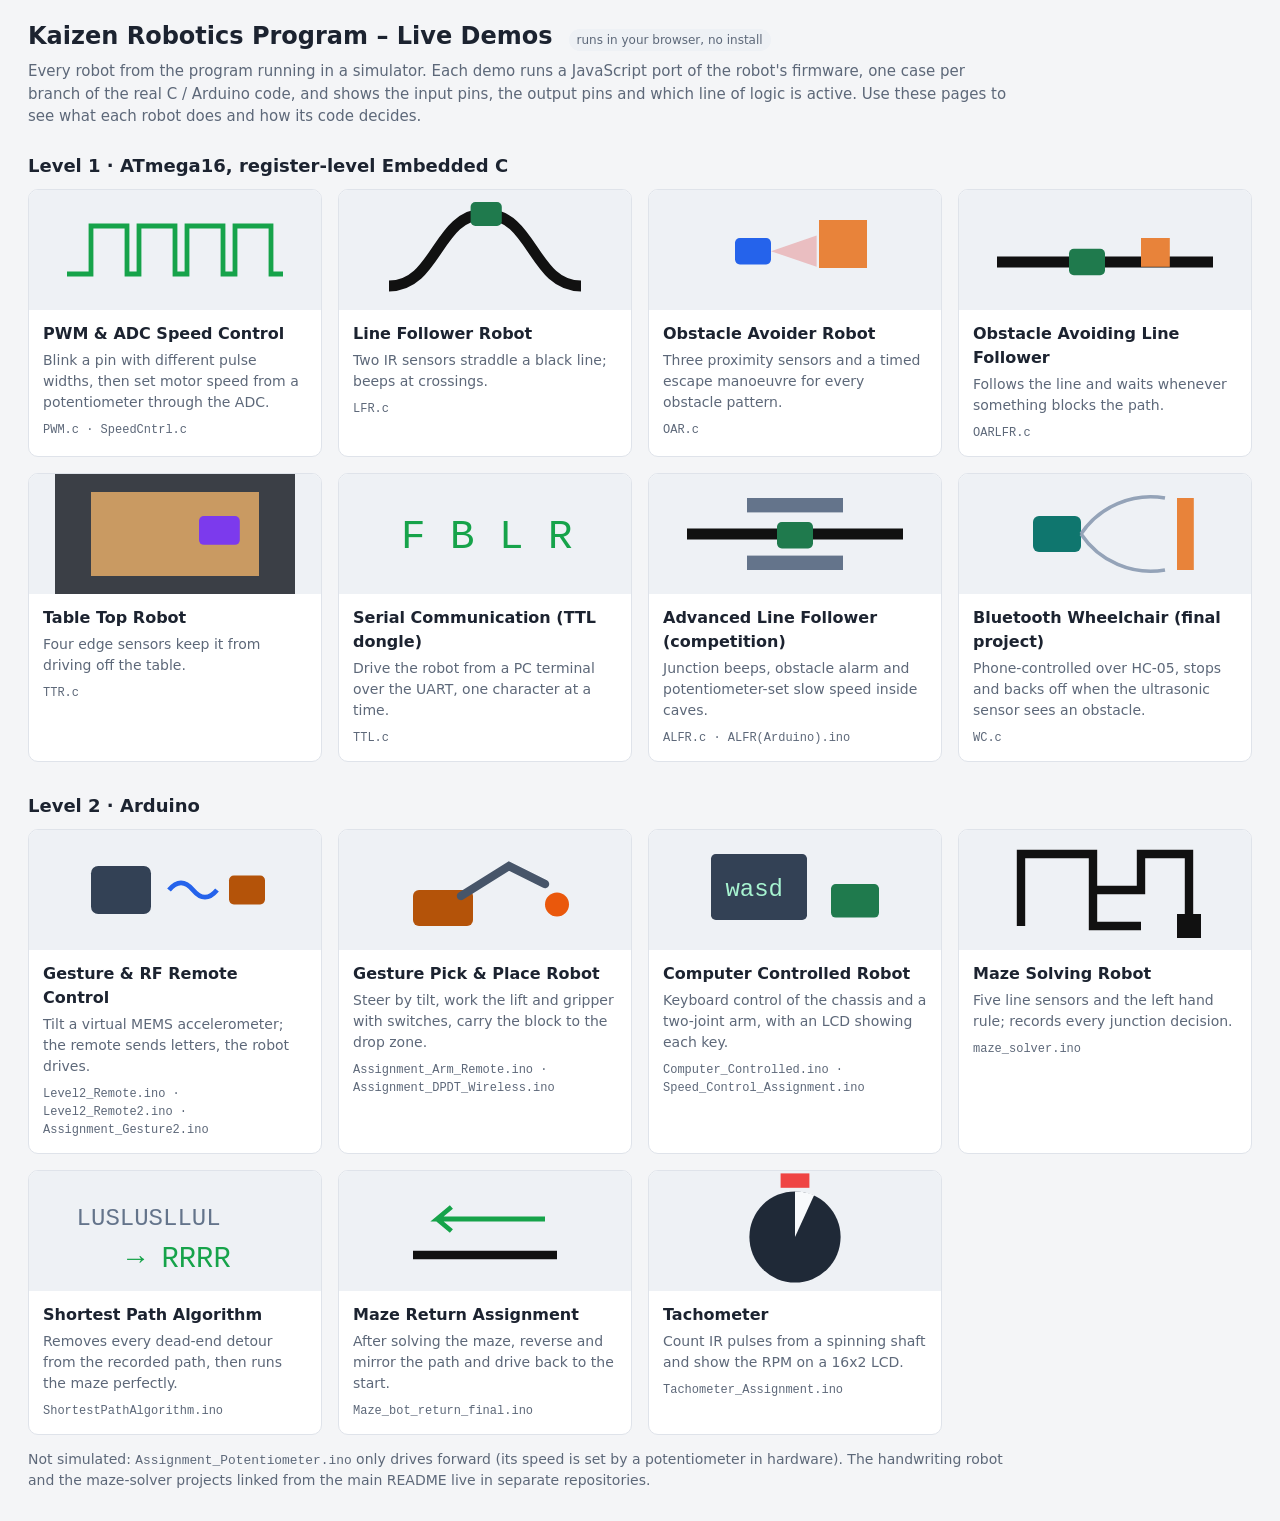
==== demos/index.html @ 0aa6922b "Clean up all robot code and add live browser demos - Reformat every Level 1 C program and Level 2 sk" ====
<!DOCTYPE html>
<html lang="en">
<head>
<meta charset="utf-8">
<meta name="viewport" content="width=device-width, initial-scale=1">
<title>Kaizen Robotics Program - Live Demos</title>
<link rel="stylesheet" href="assets/style.css">
<style>
    .card .thumb svg { width: 100%; height: 100%; }
    .note { margin: 4px 28px 30px; color: var(--muted); font-size: 14px; max-width: 980px; }
</style>
</head>
<body>
<header class="top">
    <h1>Kaizen Robotics Program &ndash; Live Demos</h1>
    <span class="tag">runs in your browser, no install</span>
</header>
<p class="lede">
    Every robot from the program running in a simulator. Each demo runs a JavaScript port of the robot's
    firmware, one case per branch of the real C / Arduino code, and shows the input pins, the output pins and
    which line of logic is active. Use these pages to see what each robot does and how its code decides.
</p>

<section class="level">
    <h2>Level 1 &middot; ATmega16, register-level Embedded C</h2>
    <div class="grid">
        <a class="card" href="pwm-adc.html">
            <div class="thumb"><svg viewBox="0 0 200 100"><polyline points="10,70 30,70 30,30 60,30 60,70 70,70 70,30 100,30 100,70 110,70 110,30 140,30 140,70 150,70 150,30 180,30 180,70 190,70" fill="none" stroke="#16a34a" stroke-width="4"/></svg></div>
            <div class="body"><h3>PWM &amp; ADC Speed Control</h3>
                <p>Blink a pin with different pulse widths, then set motor speed from a potentiometer through the ADC.</p>
                <div class="files">PWM.c &middot; SpeedCntrl.c</div></div>
        </a>
        <a class="card" href="line-follower.html?fw=LFR">
            <div class="thumb"><svg viewBox="0 0 200 100"><path d="M20,80 C60,80 60,20 100,20 S140,80 180,80" fill="none" stroke="#111" stroke-width="9"/><rect x="88" y="10" width="26" height="20" rx="4" fill="#1f7a4d"/></svg></div>
            <div class="body"><h3>Line Follower Robot</h3>
                <p>Two IR sensors straddle a black line; beeps at crossings.</p>
                <div class="files">LFR.c</div></div>
        </a>
        <a class="card" href="obstacle-avoider.html">
            <div class="thumb"><svg viewBox="0 0 200 100"><rect x="120" y="25" width="40" height="40" fill="#e8833a"/><rect x="50" y="40" width="30" height="22" rx="4" fill="#2563eb"/><path d="M80,51 L118,38 L118,64 Z" fill="rgba(220,38,38,0.25)"/></svg></div>
            <div class="body"><h3>Obstacle Avoider Robot</h3>
                <p>Three proximity sensors and a timed escape manoeuvre for every obstacle pattern.</p>
                <div class="files">OAR.c</div></div>
        </a>
        <a class="card" href="line-follower.html?fw=OARLFR">
            <div class="thumb"><svg viewBox="0 0 200 100"><line x1="10" y1="60" x2="190" y2="60" stroke="#111" stroke-width="9"/><rect x="130" y="40" width="24" height="24" fill="#e8833a"/><rect x="70" y="49" width="30" height="22" rx="4" fill="#1f7a4d"/></svg></div>
            <div class="body"><h3>Obstacle Avoiding Line Follower</h3>
                <p>Follows the line and waits whenever something blocks the path.</p>
                <div class="files">OARLFR.c</div></div>
        </a>
        <a class="card" href="table-top.html">
            <div class="thumb"><svg viewBox="0 0 200 100"><rect x="0" y="0" width="200" height="100" fill="#3b3f46"/><rect x="30" y="15" width="140" height="70" fill="#c99a62"/><rect x="120" y="35" width="34" height="24" rx="4" fill="#7c3aed"/></svg></div>
            <div class="body"><h3>Table Top Robot</h3>
                <p>Four edge sensors keep it from driving off the table.</p>
                <div class="files">TTR.c</div></div>
        </a>
        <a class="card" href="serial-control.html?fw=TTL">
            <div class="thumb"><svg viewBox="0 0 200 100"><text x="30" y="62" font-family="monospace" font-size="34" fill="#16a34a">F B L R</text></svg></div>
            <div class="body"><h3>Serial Communication (TTL dongle)</h3>
                <p>Drive the robot from a PC terminal over the UART, one character at a time.</p>
                <div class="files">TTL.c</div></div>
        </a>
        <a class="card" href="line-follower.html?fw=ALFR">
            <div class="thumb"><svg viewBox="0 0 200 100"><rect x="60" y="20" width="80" height="12" fill="#64748b"/><rect x="60" y="68" width="80" height="12" fill="#64748b"/><line x1="10" y1="50" x2="190" y2="50" stroke="#111" stroke-width="9"/><rect x="85" y="40" width="30" height="22" rx="4" fill="#1f7a4d"/></svg></div>
            <div class="body"><h3>Advanced Line Follower (competition)</h3>
                <p>Junction beeps, obstacle alarm and potentiometer-set slow speed inside caves.</p>
                <div class="files">ALFR.c &middot; ALFR(Arduino).ino</div></div>
        </a>
        <a class="card" href="serial-control.html?fw=WC">
            <div class="thumb"><svg viewBox="0 0 200 100"><rect x="40" y="35" width="40" height="30" rx="5" fill="#0f766e"/><path d="M80,50 A70,70 0 0 1 150,20 M80,50 A70,70 0 0 0 150,80" fill="none" stroke="#94a3b8" stroke-width="3"/><rect x="160" y="20" width="14" height="60" fill="#e8833a"/></svg></div>
            <div class="body"><h3>Bluetooth Wheelchair (final project)</h3>
                <p>Phone-controlled over HC-05, stops and backs off when the ultrasonic sensor sees an obstacle.</p>
                <div class="files">WC.c</div></div>
        </a>
    </div>
</section>

<section class="level">
    <h2>Level 2 &middot; Arduino</h2>
    <div class="grid">
        <a class="card" href="gesture.html?fw=RFRemote">
            <div class="thumb"><svg viewBox="0 0 200 100"><rect x="30" y="30" width="50" height="40" rx="6" fill="#334155"/><path d="M95,50 q10,-12 20,0 q10,12 20,0" fill="none" stroke="#2563eb" stroke-width="4"/><rect x="145" y="38" width="30" height="24" rx="4" fill="#b45309"/></svg></div>
            <div class="body"><h3>Gesture &amp; RF Remote Control</h3>
                <p>Tilt a virtual MEMS accelerometer; the remote sends letters, the robot drives.</p>
                <div class="files">Level2_Remote.ino &middot; Level2_Remote2.ino &middot; Assignment_Gesture2.ino</div></div>
        </a>
        <a class="card" href="gesture.html?fw=ArmRemote">
            <div class="thumb"><svg viewBox="0 0 200 100"><rect x="40" y="50" width="50" height="30" rx="5" fill="#b45309"/><path d="M80,55 L120,30 L150,45" fill="none" stroke="#475569" stroke-width="7" stroke-linecap="round"/><circle cx="160" cy="62" r="10" fill="#ea580c"/></svg></div>
            <div class="body"><h3>Gesture Pick &amp; Place Robot</h3>
                <p>Steer by tilt, work the lift and gripper with switches, carry the block to the drop zone.</p>
                <div class="files">Assignment_Arm_Remote.ino &middot; Assignment_DPDT_Wireless.ino</div></div>
        </a>
        <a class="card" href="serial-control.html?fw=ComputerControlled">
            <div class="thumb"><svg viewBox="0 0 200 100"><rect x="30" y="20" width="80" height="55" rx="4" fill="#334155"/><text x="42" y="55" font-family="monospace" font-size="20" fill="#a7f3d0">wasd</text><rect x="130" y="45" width="40" height="28" rx="4" fill="#1f7a4d"/></svg></div>
            <div class="body"><h3>Computer Controlled Robot</h3>
                <p>Keyboard control of the chassis and a two-joint arm, with an LCD showing each key.</p>
                <div class="files">Computer_Controlled.ino &middot; Speed_Control_Assignment.ino</div></div>
        </a>
        <a class="card" href="maze.html?mode=explore">
            <div class="thumb"><svg viewBox="0 0 200 100"><path d="M30,80 V20 H90 V50 H130 V20 H170 V80 M90,50 V80 H130" fill="none" stroke="#111" stroke-width="7"/><rect x="160" y="70" width="20" height="20" fill="#111"/></svg></div>
            <div class="body"><h3>Maze Solving Robot</h3>
                <p>Five line sensors and the left hand rule; records every junction decision.</p>
                <div class="files">maze_solver.ino</div></div>
        </a>
        <a class="card" href="maze.html?mode=replay">
            <div class="thumb"><svg viewBox="0 0 200 100"><text x="18" y="45" font-family="monospace" font-size="20" fill="#64748b">LUSLUSLLUL</text><text x="60" y="80" font-family="monospace" font-size="24" fill="#16a34a">&#8594; RRRR</text></svg></div>
            <div class="body"><h3>Shortest Path Algorithm</h3>
                <p>Removes every dead-end detour from the recorded path, then runs the maze perfectly.</p>
                <div class="files">ShortestPathAlgorithm.ino</div></div>
        </a>
        <a class="card" href="maze.html?mode=return">
            <div class="thumb"><svg viewBox="0 0 200 100"><path d="M40,70 H160" stroke="#111" stroke-width="7"/><path d="M150,40 H60 l12,-10 M60,40 l12,10" fill="none" stroke="#16a34a" stroke-width="4"/></svg></div>
            <div class="body"><h3>Maze Return Assignment</h3>
                <p>After solving the maze, reverse and mirror the path and drive back to the start.</p>
                <div class="files">Maze_bot_return_final.ino</div></div>
        </a>
        <a class="card" href="tachometer.html">
            <div class="thumb"><svg viewBox="0 0 200 100"><circle cx="100" cy="55" r="38" fill="#1f2937"/><path d="M100,55 L100,17 A38,38 0 0 1 116,20 Z" fill="#f8fafc"/><rect x="88" y="2" width="24" height="12" fill="#ef4444"/></svg></div>
            <div class="body"><h3>Tachometer</h3>
                <p>Count IR pulses from a spinning shaft and show the RPM on a 16x2 LCD.</p>
                <div class="files">Tachometer_Assignment.ino</div></div>
        </a>
    </div>
</section>

<p class="note">
    Not simulated: <code>Assignment_Potentiometer.ino</code> only drives forward (its speed is set by a
    potentiometer in hardware). The handwriting robot and the maze-solver projects linked from the main README
    live in separate repositories.
</p>
</body>
</html>
---- demos/assets/style.css ----
/* Kaizen Robotics live demos - shared styles */

:root {
    --bg: #f4f5f7;
    --panel: #ffffff;
    --ink: #1c2330;
    --muted: #5d6879;
    --line: #dfe3ea;
    --accent: #1f7a4d;
    --accent-ink: #ffffff;
    --hl: #fff4c2;
    --hl-ink: #6b4e00;
    --on: #16a34a;
    --code: #eef1f5;
    --radius: 10px;
    color-scheme: light dark;
}

@media (prefers-color-scheme: dark) {
    :root {
        --bg: #11151c;
        --panel: #1a2029;
        --ink: #e5e9f0;
        --muted: #9aa5b5;
        --line: #2c3442;
        --accent: #34a36f;
        --hl: #3d3412;
        --hl-ink: #ffe28a;
        --on: #22c55e;
        --code: #232b37;
    }
}

* { box-sizing: border-box; }
[hidden] { display: none !important; }

body {
    margin: 0;
    background: var(--bg);
    color: var(--ink);
    font: 15px/1.5 system-ui, -apple-system, "Segoe UI", Roboto, sans-serif;
}

a { color: var(--accent); }
code, .mono { font-family: ui-monospace, "SF Mono", Consolas, monospace; font-size: 0.92em; }

header.top {
    display: flex;
    align-items: baseline;
    gap: 16px;
    flex-wrap: wrap;
    padding: 18px 28px 6px;
}
header.top h1 { margin: 0; font-size: 24px; }
header.top .crumb { color: var(--muted); text-decoration: none; font-size: 14px; }
header.top .tag {
    font-size: 12px;
    padding: 2px 8px;
    border-radius: 99px;
    background: var(--code);
    color: var(--muted);
}

.lede { margin: 0 28px 14px; color: var(--muted); max-width: 980px; }

main.demo {
    display: grid;
    grid-template-columns: minmax(0, 1fr) 380px;
    gap: 18px;
    padding: 0 28px 28px;
    align-items: start;
}
@media (max-width: 1100px) {
    main.demo { grid-template-columns: 1fr; }
}

.panel {
    background: var(--panel);
    border: 1px solid var(--line);
    border-radius: var(--radius);
    padding: 14px;
}
.panel + .panel { margin-top: 14px; }
.panel h2 { margin: 0 0 10px; font-size: 15px; }
.panel h3 { margin: 12px 0 6px; font-size: 13px; color: var(--muted); text-transform: uppercase; letter-spacing: 0.04em; }

.stage canvas {
    display: block;
    width: 100%;
    height: auto;
    border-radius: 8px;
    border: 1px solid var(--line);
    touch-action: none;
    cursor: crosshair;
}
.hint { color: var(--muted); font-size: 13px; margin: 8px 2px 0; }

.toolbar {
    display: flex;
    flex-wrap: wrap;
    align-items: center;
    gap: 8px;
    margin-bottom: 10px;
}
.btn {
    font: inherit;
    font-size: 14px;
    padding: 6px 12px;
    border-radius: 7px;
    border: 1px solid var(--line);
    background: var(--panel);
    color: var(--ink);
    cursor: pointer;
}
.btn:hover { border-color: var(--accent); }
.btn.primary { background: var(--accent); border-color: var(--accent); color: var(--accent-ink); }
.btn.active { outline: 2px solid var(--accent); }
.btn:disabled { opacity: 0.5; cursor: default; }
select, input[type=number] {
    font: inherit;
    font-size: 14px;
    padding: 5px 8px;
    border-radius: 7px;
    border: 1px solid var(--line);
    background: var(--panel);
    color: var(--ink);
}
.speed, .check { font-size: 14px; color: var(--muted); display: inline-flex; align-items: center; gap: 6px; }
.toolbar .grow { flex: 1; }

/* register view */
.reg { margin-bottom: 12px; }
.reg-head { display: flex; justify-content: space-between; align-items: baseline; margin-bottom: 4px; }
.reg-name { font-weight: 600; }
.reg-val { color: var(--muted); }
.reg-bits { display: grid; grid-template-columns: repeat(8, 1fr); gap: 4px; }
.bit {
    border: 1px solid var(--line);
    border-radius: 6px;
    text-align: center;
    padding: 2px 0 3px;
    opacity: 0.45;
    font-family: ui-monospace, monospace;
}
.bit.used { opacity: 1; }
.bit .bit-num { display: block; font-size: 10px; color: var(--muted); }
.bit .bit-v { font-weight: 700; }
.bit.on { background: rgba(22, 163, 74, 0.14); border-color: var(--on); }
.bit.on .bit-v { color: var(--on); }
.reg-legend { display: flex; flex-wrap: wrap; gap: 4px 12px; font-size: 12px; color: var(--muted); margin-top: 5px; }
.reg-legend b { color: var(--ink); font-family: ui-monospace, monospace; }
.reg-note { font-size: 12px; color: var(--muted); margin-top: 3px; }

/* motors */
.motors { display: grid; gap: 6px; }
.motor { display: grid; grid-template-columns: 82px 1fr; align-items: center; font-size: 13px; color: var(--muted); }
.mbar { position: relative; height: 12px; background: var(--code); border-radius: 6px; overflow: hidden; }
.mbar::after { content: ""; position: absolute; left: 50%; top: 0; bottom: 0; width: 1px; background: var(--muted); opacity: 0.5; }
.mbar i { position: absolute; top: 0; bottom: 0; width: 0; }
.mbar i.fwd { background: var(--on); }
.mbar i.rev { background: #dc2626; }
.motion { display: flex; justify-content: space-between; align-items: center; margin-top: 2px; }
.buzz { font-size: 11px; font-weight: 700; padding: 2px 8px; border-radius: 99px; border: 1px solid var(--line); color: var(--muted); }
.buzz.on { background: #facc15; color: #422006; border-color: #ca8a04; }

/* decision table */
.logic-head { display: flex; justify-content: space-between; align-items: baseline; font-weight: 600; margin-bottom: 6px; }
.logic-head a { font-weight: 400; font-size: 13px; }
.logic-table { width: 100%; border-collapse: collapse; font-size: 13px; }
.logic-table th { text-align: left; color: var(--muted); font-weight: 500; border-bottom: 1px solid var(--line); padding: 3px 4px; }
.logic-table td { border-bottom: 1px solid var(--line); padding: 4px; vertical-align: top; }
.logic-table tr.active td { background: var(--hl); color: var(--hl-ink); }
.logic-table tr.active td:first-child { box-shadow: inset 3px 0 0 #eab308; }
.logic-none { display: none; font-size: 12px; color: var(--muted); margin-top: 6px; }
.logic-none.show { display: block; }

/* LCD */
.lcd {
    background: #9fc93c;
    background: linear-gradient(#a6d046, #8fbf2f);
    border: 6px solid #1d2a12;
    border-radius: 6px;
    padding: 6px 10px;
    font: 20px/1.15 ui-monospace, "Courier New", monospace;
    color: #1d2a12;
    width: max-content;
    letter-spacing: 1px;
}
.lcd-row { white-space: pre; }

/* explainer */
.explain { padding: 0 28px 40px; max-width: 1100px; }
.explain h2 { font-size: 18px; margin: 18px 0 6px; }
.explain ol, .explain ul { padding-left: 20px; }
.explain li { margin: 3px 0; }
.explain pre {
    background: var(--code);
    padding: 10px 12px;
    border-radius: 8px;
    overflow-x: auto;
    font-size: 13px;
}

.kv { display: grid; grid-template-columns: auto 1fr; gap: 3px 12px; font-size: 14px; }
.kv dt { color: var(--muted); }
.kv dd { margin: 0; font-family: ui-monospace, monospace; }

.chips { display: flex; flex-wrap: wrap; gap: 4px; font-family: ui-monospace, monospace; }
.chip {
    min-width: 24px;
    text-align: center;
    padding: 2px 6px;
    border-radius: 6px;
    background: var(--code);
    border: 1px solid var(--line);
}
.chip.hl { background: var(--hl); color: var(--hl-ink); border-color: #eab308; }
.chip.done { opacity: 0.4; }
.chip.cur { outline: 2px solid var(--accent); }

.serial-log {
    font-family: ui-monospace, monospace;
    background: #0b1220;
    color: #a7f3d0;
    border-radius: 8px;
    padding: 6px 10px;
    min-height: 34px;
    word-break: break-all;
    font-size: 13px;
}

.slider { display: grid; grid-template-columns: auto 1fr auto; gap: 8px; align-items: center; font-size: 14px; }
.slider input { width: 100%; }

/* index page */
.grid {
    display: grid;
    grid-template-columns: repeat(auto-fill, minmax(280px, 1fr));
    gap: 16px;
    padding: 0 28px 10px;
}
.card {
    display: flex;
    flex-direction: column;
    background: var(--panel);
    border: 1px solid var(--line);
    border-radius: var(--radius);
    overflow: hidden;
    text-decoration: none;
    color: inherit;
    transition: transform 0.12s, border-color 0.12s;
}
.card:hover { transform: translateY(-2px); border-color: var(--accent); }
.card .thumb { height: 120px; display: flex; align-items: center; justify-content: center; font-size: 46px; background: var(--code); }
.card .body { padding: 12px 14px 14px; }
.card h3 { margin: 0 0 4px; font-size: 16px; }
.card p { margin: 0 0 8px; color: var(--muted); font-size: 14px; }
.card .files { font-size: 12px; color: var(--muted); font-family: ui-monospace, monospace; }
section.level h2 { padding: 10px 28px 0; margin: 10px 0 10px; font-size: 18px; }
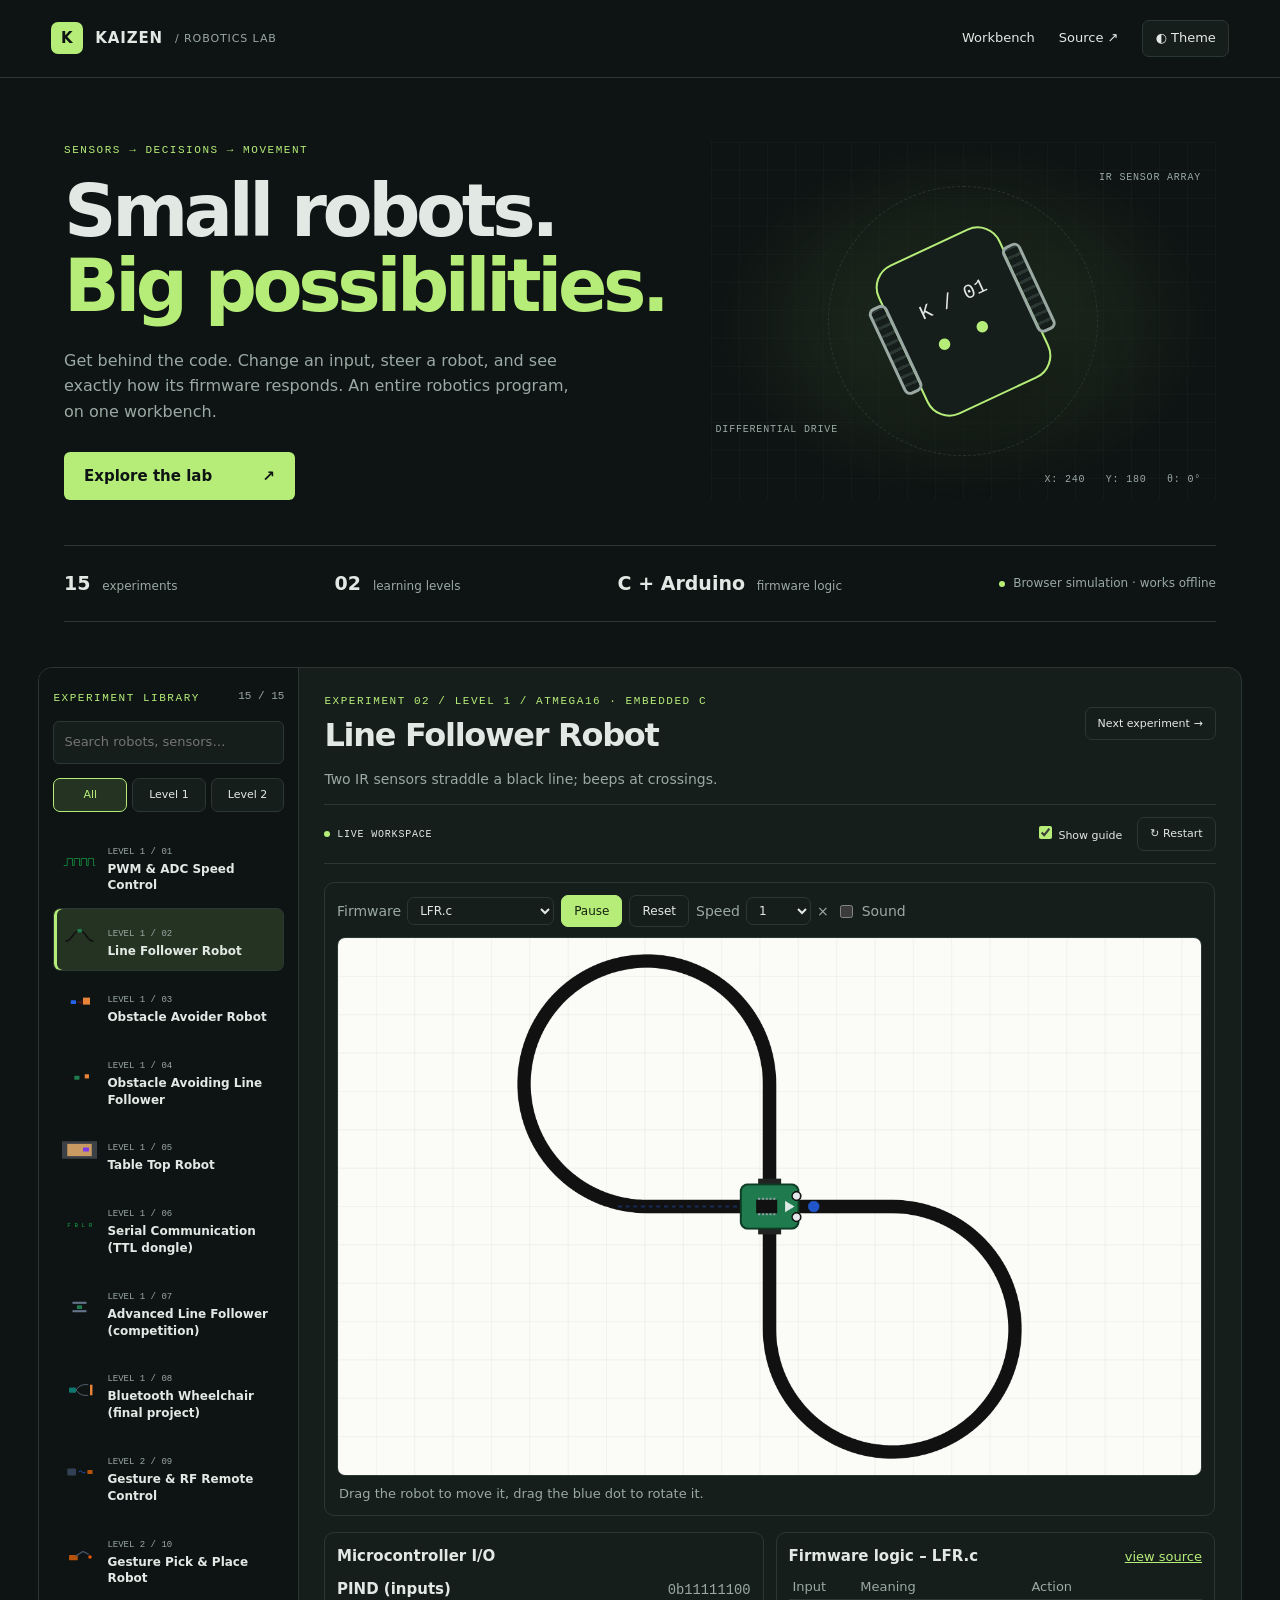
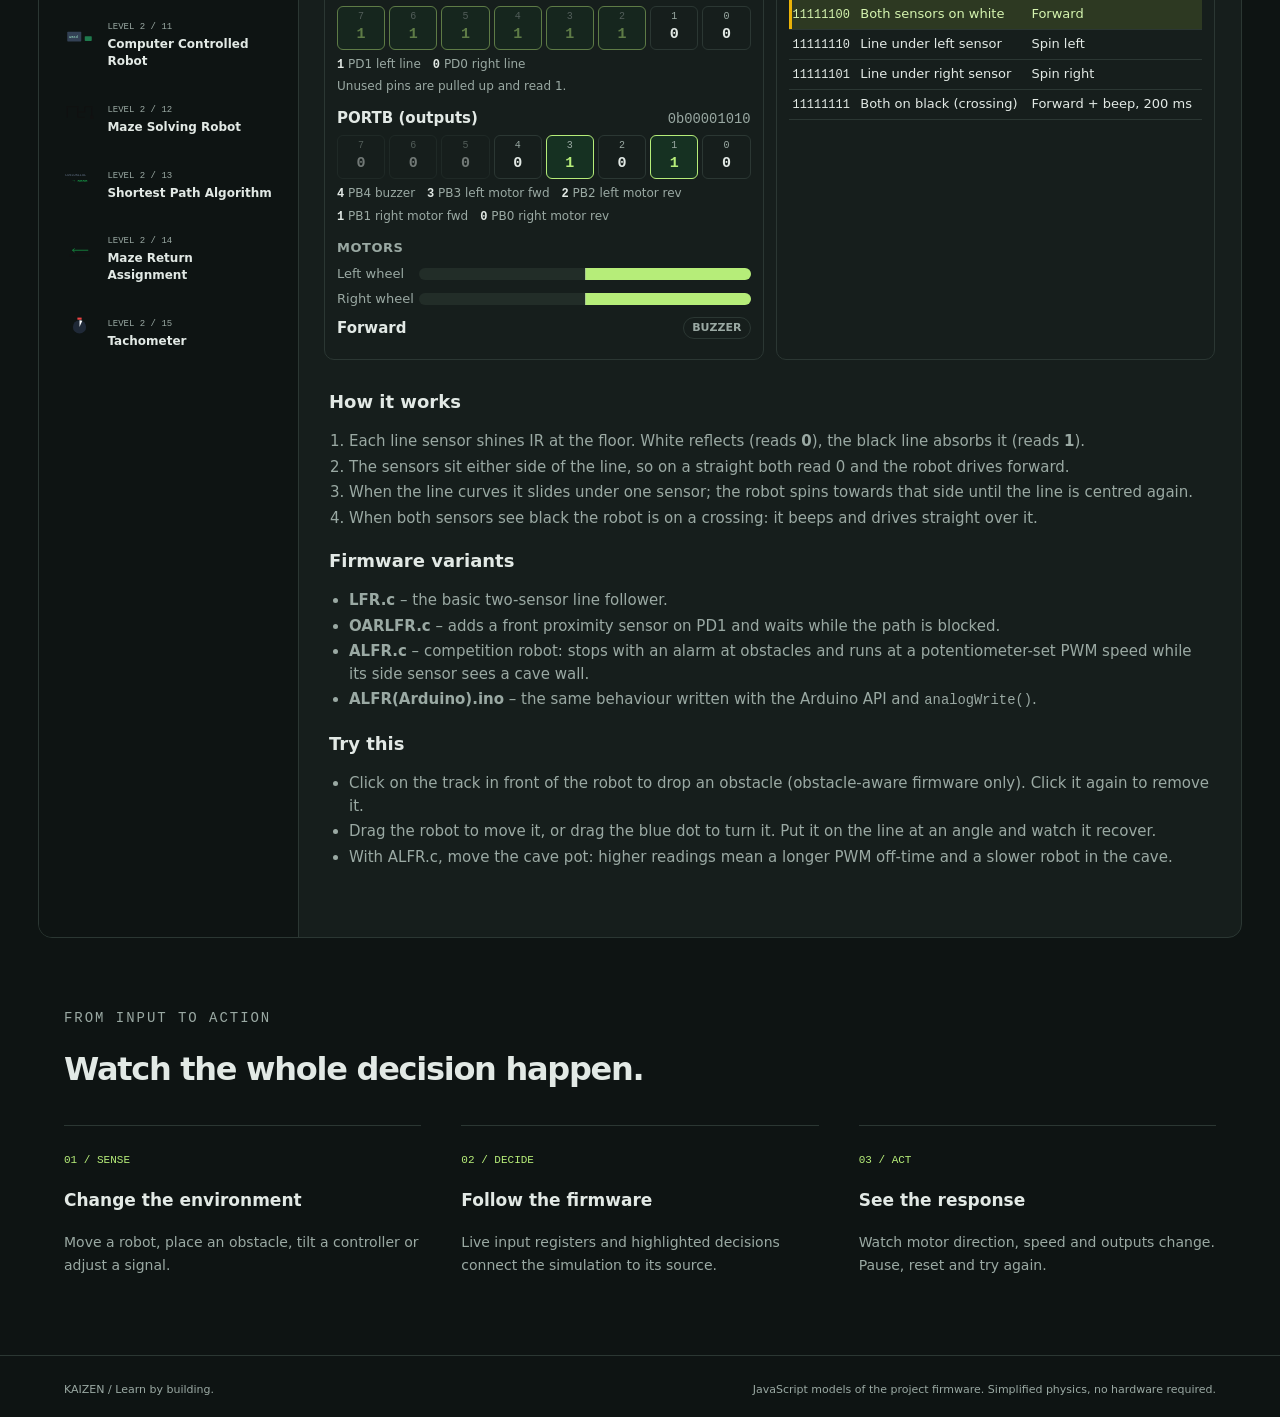
==== commit 1746d32f: "Unify robotics demos in an interactive single-page lab" ====
--- a/demos/index.html
+++ b/demos/index.html
@@ -1,132 +1,22 @@
-<!DOCTYPE html>
-<html lang="en">
+<!doctype html>
+<html lang="en" data-theme="dark">
 <head>
-<meta charset="utf-8">
-<meta name="viewport" content="width=device-width, initial-scale=1">
-<title>Kaizen Robotics Program - Live Demos</title>
-<link rel="stylesheet" href="assets/style.css">
-<style>
-    .card .thumb svg { width: 100%; height: 100%; }
-    .note { margin: 4px 28px 30px; color: var(--muted); font-size: 14px; max-width: 980px; }
-</style>
+<meta charset="utf-8"><meta name="viewport" content="width=device-width,initial-scale=1">
+<meta name="description" content="Explore 15 robotics experiments in one interactive lab. Drive robots, change sensors and watch the firmware respond.">
+<title>Kaizen / Robotics Lab</title>
+<link rel="stylesheet" href="assets/lab.css">
+<script defer src="assets/experiments.js"></script><script defer src="assets/lab.js"></script>
 </head>
 <body>
-<header class="top">
-    <h1>Kaizen Robotics Program &ndash; Live Demos</h1>
-    <span class="tag">runs in your browser, no install</span>
-</header>
-<p class="lede">
-    Every robot from the program running in a simulator. Each demo runs a JavaScript port of the robot's
-    firmware, one case per branch of the real C / Arduino code, and shows the input pins, the output pins and
-    which line of logic is active. Use these pages to see what each robot does and how its code decides.
-</p>
-
-<section class="level">
-    <h2>Level 1 &middot; ATmega16, register-level Embedded C</h2>
-    <div class="grid">
-        <a class="card" href="pwm-adc.html">
-            <div class="thumb"><svg viewBox="0 0 200 100"><polyline points="10,70 30,70 30,30 60,30 60,70 70,70 70,30 100,30 100,70 110,70 110,30 140,30 140,70 150,70 150,30 180,30 180,70 190,70" fill="none" stroke="#16a34a" stroke-width="4"/></svg></div>
-            <div class="body"><h3>PWM &amp; ADC Speed Control</h3>
-                <p>Blink a pin with different pulse widths, then set motor speed from a potentiometer through the ADC.</p>
-                <div class="files">PWM.c &middot; SpeedCntrl.c</div></div>
-        </a>
-        <a class="card" href="line-follower.html?fw=LFR">
-            <div class="thumb"><svg viewBox="0 0 200 100"><path d="M20,80 C60,80 60,20 100,20 S140,80 180,80" fill="none" stroke="#111" stroke-width="9"/><rect x="88" y="10" width="26" height="20" rx="4" fill="#1f7a4d"/></svg></div>
-            <div class="body"><h3>Line Follower Robot</h3>
-                <p>Two IR sensors straddle a black line; beeps at crossings.</p>
-                <div class="files">LFR.c</div></div>
-        </a>
-        <a class="card" href="obstacle-avoider.html">
-            <div class="thumb"><svg viewBox="0 0 200 100"><rect x="120" y="25" width="40" height="40" fill="#e8833a"/><rect x="50" y="40" width="30" height="22" rx="4" fill="#2563eb"/><path d="M80,51 L118,38 L118,64 Z" fill="rgba(220,38,38,0.25)"/></svg></div>
-            <div class="body"><h3>Obstacle Avoider Robot</h3>
-                <p>Three proximity sensors and a timed escape manoeuvre for every obstacle pattern.</p>
-                <div class="files">OAR.c</div></div>
-        </a>
-        <a class="card" href="line-follower.html?fw=OARLFR">
-            <div class="thumb"><svg viewBox="0 0 200 100"><line x1="10" y1="60" x2="190" y2="60" stroke="#111" stroke-width="9"/><rect x="130" y="40" width="24" height="24" fill="#e8833a"/><rect x="70" y="49" width="30" height="22" rx="4" fill="#1f7a4d"/></svg></div>
-            <div class="body"><h3>Obstacle Avoiding Line Follower</h3>
-                <p>Follows the line and waits whenever something blocks the path.</p>
-                <div class="files">OARLFR.c</div></div>
-        </a>
-        <a class="card" href="table-top.html">
-            <div class="thumb"><svg viewBox="0 0 200 100"><rect x="0" y="0" width="200" height="100" fill="#3b3f46"/><rect x="30" y="15" width="140" height="70" fill="#c99a62"/><rect x="120" y="35" width="34" height="24" rx="4" fill="#7c3aed"/></svg></div>
-            <div class="body"><h3>Table Top Robot</h3>
-                <p>Four edge sensors keep it from driving off the table.</p>
-                <div class="files">TTR.c</div></div>
-        </a>
-        <a class="card" href="serial-control.html?fw=TTL">
-            <div class="thumb"><svg viewBox="0 0 200 100"><text x="30" y="62" font-family="monospace" font-size="34" fill="#16a34a">F B L R</text></svg></div>
-            <div class="body"><h3>Serial Communication (TTL dongle)</h3>
-                <p>Drive the robot from a PC terminal over the UART, one character at a time.</p>
-                <div class="files">TTL.c</div></div>
-        </a>
-        <a class="card" href="line-follower.html?fw=ALFR">
-            <div class="thumb"><svg viewBox="0 0 200 100"><rect x="60" y="20" width="80" height="12" fill="#64748b"/><rect x="60" y="68" width="80" height="12" fill="#64748b"/><line x1="10" y1="50" x2="190" y2="50" stroke="#111" stroke-width="9"/><rect x="85" y="40" width="30" height="22" rx="4" fill="#1f7a4d"/></svg></div>
-            <div class="body"><h3>Advanced Line Follower (competition)</h3>
-                <p>Junction beeps, obstacle alarm and potentiometer-set slow speed inside caves.</p>
-                <div class="files">ALFR.c &middot; ALFR(Arduino).ino</div></div>
-        </a>
-        <a class="card" href="serial-control.html?fw=WC">
-            <div class="thumb"><svg viewBox="0 0 200 100"><rect x="40" y="35" width="40" height="30" rx="5" fill="#0f766e"/><path d="M80,50 A70,70 0 0 1 150,20 M80,50 A70,70 0 0 0 150,80" fill="none" stroke="#94a3b8" stroke-width="3"/><rect x="160" y="20" width="14" height="60" fill="#e8833a"/></svg></div>
-            <div class="body"><h3>Bluetooth Wheelchair (final project)</h3>
-                <p>Phone-controlled over HC-05, stops and backs off when the ultrasonic sensor sees an obstacle.</p>
-                <div class="files">WC.c</div></div>
-        </a>
-    </div>
+<a class="skip" href="#workspace">Skip to experiment</a>
+<header class="masthead"><a class="brand" href="#"><span class="brand-icon">K</span> KAIZEN <span>/ ROBOTICS LAB</span></a><nav aria-label="Main"><a href="#workspace">Workbench</a><a href="https://github.com/sundarrajnitish/Kaizen-Robotics-Program" target="_blank" rel="noopener">Source ↗</a><button id="theme" aria-label="Switch to light theme">◐ Theme</button></nav></header>
+<main>
+<section class="hero"><div><p class="eyebrow">SENSORS → DECISIONS → MOVEMENT</p><h1>Small robots.<br><span>Big possibilities.</span></h1><p class="intro">Get behind the code. Change an input, steer a robot, and see exactly how its firmware responds. An entire robotics program, on one workbench.</p><a class="launch" href="#workspace">Explore the lab <span>↗</span></a></div><div class="hero-art" aria-hidden="true"><div class="orbit"></div><div class="robot"><i></i><b>K / 01</b><div class="eyes">● ●</div><i></i></div><span class="annotation a">IR SENSOR ARRAY</span><span class="annotation b">DIFFERENTIAL DRIVE</span><span class="coordinate">X: 240 &nbsp; Y: 180 &nbsp; θ: 0°</span></div></section>
+<div class="stats"><span><b>15</b> experiments</span><span><b>02</b> learning levels</span><span><b>C + Arduino</b> firmware logic</span><span class="status"><i></i> Browser simulation · works offline</span></div>
+<section class="workbench" id="workspace" aria-label="Interactive robotics workbench">
+<aside class="library"><div class="library-head"><p class="eyebrow">EXPERIMENT LIBRARY</p><span id="count">15</span></div><label class="search"><span class="sr-only">Search experiments</span><input id="search" type="search" placeholder="Search robots, sensors…"></label><div class="filters" role="group" aria-label="Filter by level"><button data-level="0" aria-pressed="true">All</button><button data-level="1" aria-pressed="false">Level 1</button><button data-level="2" aria-pressed="false">Level 2</button></div><div id="experiments"></div><p id="empty" hidden>No experiments match. Try “line” or clear the filter.</p></aside>
+<div class="workspace-content"><div class="experiment-heading"><div><p class="eyebrow" id="meta"></p><h2 id="title"></h2></div><button id="next" title="Open next experiment">Next experiment →</button></div><p id="description"></p><div class="workspace-tools"><span><i></i> LIVE WORKSPACE</span><label><input id="explain" type="checkbox" checked> Show guide</label><button id="restart">↻ Restart</button></div><p id="loading" role="status">Loading experiment…</p><iframe id="simulation" title="Interactive robot simulation" scrolling="no"></iframe><noscript>Enable JavaScript to run the interactive simulations.</noscript></div>
 </section>
-
-<section class="level">
-    <h2>Level 2 &middot; Arduino</h2>
-    <div class="grid">
-        <a class="card" href="gesture.html?fw=RFRemote">
-            <div class="thumb"><svg viewBox="0 0 200 100"><rect x="30" y="30" width="50" height="40" rx="6" fill="#334155"/><path d="M95,50 q10,-12 20,0 q10,12 20,0" fill="none" stroke="#2563eb" stroke-width="4"/><rect x="145" y="38" width="30" height="24" rx="4" fill="#b45309"/></svg></div>
-            <div class="body"><h3>Gesture &amp; RF Remote Control</h3>
-                <p>Tilt a virtual MEMS accelerometer; the remote sends letters, the robot drives.</p>
-                <div class="files">Level2_Remote.ino &middot; Level2_Remote2.ino &middot; Assignment_Gesture2.ino</div></div>
-        </a>
-        <a class="card" href="gesture.html?fw=ArmRemote">
-            <div class="thumb"><svg viewBox="0 0 200 100"><rect x="40" y="50" width="50" height="30" rx="5" fill="#b45309"/><path d="M80,55 L120,30 L150,45" fill="none" stroke="#475569" stroke-width="7" stroke-linecap="round"/><circle cx="160" cy="62" r="10" fill="#ea580c"/></svg></div>
-            <div class="body"><h3>Gesture Pick &amp; Place Robot</h3>
-                <p>Steer by tilt, work the lift and gripper with switches, carry the block to the drop zone.</p>
-                <div class="files">Assignment_Arm_Remote.ino &middot; Assignment_DPDT_Wireless.ino</div></div>
-        </a>
-        <a class="card" href="serial-control.html?fw=ComputerControlled">
-            <div class="thumb"><svg viewBox="0 0 200 100"><rect x="30" y="20" width="80" height="55" rx="4" fill="#334155"/><text x="42" y="55" font-family="monospace" font-size="20" fill="#a7f3d0">wasd</text><rect x="130" y="45" width="40" height="28" rx="4" fill="#1f7a4d"/></svg></div>
-            <div class="body"><h3>Computer Controlled Robot</h3>
-                <p>Keyboard control of the chassis and a two-joint arm, with an LCD showing each key.</p>
-                <div class="files">Computer_Controlled.ino &middot; Speed_Control_Assignment.ino</div></div>
-        </a>
-        <a class="card" href="maze.html?mode=explore">
-            <div class="thumb"><svg viewBox="0 0 200 100"><path d="M30,80 V20 H90 V50 H130 V20 H170 V80 M90,50 V80 H130" fill="none" stroke="#111" stroke-width="7"/><rect x="160" y="70" width="20" height="20" fill="#111"/></svg></div>
-            <div class="body"><h3>Maze Solving Robot</h3>
-                <p>Five line sensors and the left hand rule; records every junction decision.</p>
-                <div class="files">maze_solver.ino</div></div>
-        </a>
-        <a class="card" href="maze.html?mode=replay">
-            <div class="thumb"><svg viewBox="0 0 200 100"><text x="18" y="45" font-family="monospace" font-size="20" fill="#64748b">LUSLUSLLUL</text><text x="60" y="80" font-family="monospace" font-size="24" fill="#16a34a">&#8594; RRRR</text></svg></div>
-            <div class="body"><h3>Shortest Path Algorithm</h3>
-                <p>Removes every dead-end detour from the recorded path, then runs the maze perfectly.</p>
-                <div class="files">ShortestPathAlgorithm.ino</div></div>
-        </a>
-        <a class="card" href="maze.html?mode=return">
-            <div class="thumb"><svg viewBox="0 0 200 100"><path d="M40,70 H160" stroke="#111" stroke-width="7"/><path d="M150,40 H60 l12,-10 M60,40 l12,10" fill="none" stroke="#16a34a" stroke-width="4"/></svg></div>
-            <div class="body"><h3>Maze Return Assignment</h3>
-                <p>After solving the maze, reverse and mirror the path and drive back to the start.</p>
-                <div class="files">Maze_bot_return_final.ino</div></div>
-        </a>
-        <a class="card" href="tachometer.html">
-            <div class="thumb"><svg viewBox="0 0 200 100"><circle cx="100" cy="55" r="38" fill="#1f2937"/><path d="M100,55 L100,17 A38,38 0 0 1 116,20 Z" fill="#f8fafc"/><rect x="88" y="2" width="24" height="12" fill="#ef4444"/></svg></div>
-            <div class="body"><h3>Tachometer</h3>
-                <p>Count IR pulses from a spinning shaft and show the RPM on a 16x2 LCD.</p>
-                <div class="files">Tachometer_Assignment.ino</div></div>
-        </a>
-    </div>
-</section>
-
-<p class="note">
-    Not simulated: <code>Assignment_Potentiometer.ino</code> only drives forward (its speed is set by a
-    potentiometer in hardware). The handwriting robot and the maze-solver projects linked from the main README
-    live in separate repositories.
-</p>
-</body>
-</html>
+<section class="learning"><p class="eyebrow">FROM INPUT TO ACTION</p><h2>Watch the whole decision happen.</h2><div><article><span>01 / SENSE</span><h3>Change the environment</h3><p>Move a robot, place an obstacle, tilt a controller or adjust a signal.</p></article><article><span>02 / DECIDE</span><h3>Follow the firmware</h3><p>Live input registers and highlighted decisions connect the simulation to its source.</p></article><article><span>03 / ACT</span><h3>See the response</h3><p>Watch motor direction, speed and outputs change. Pause, reset and try again.</p></article></div></section>
+</main><footer><span>KAIZEN / Learn by building.</span><span>JavaScript models of the project firmware. Simplified physics, no hardware required.</span></footer>
+</body></html>
--- a/demos/assets/lab.css
+++ b/demos/assets/lab.css
@@ -0,0 +1 @@
+:root{color-scheme:dark;--bg:#0e1413;--panel:#161e1c;--ink:#e2e9e5;--muted:#9aa9a3;--line:#2b3733;--accent:#b6ed79;--soft:#243322;--grid:#ffffff05}html[data-theme=light]{color-scheme:light;--bg:#f1f3ee;--panel:#fff;--ink:#172024;--muted:#56636a;--line:#d3d9d0;--accent:#346b24;--soft:#e4efdb;--grid:#17202406}*{box-sizing:border-box}html{scroll-behavior:smooth;scroll-padding-top:80px}body{margin:0;background:var(--bg);color:var(--ink);font:15px/1.6 system-ui,sans-serif}a{color:inherit;text-decoration:none}button,input{font:inherit}button,a,input{touch-action:manipulation}button{cursor:pointer;color:var(--ink);background:var(--panel);border:1px solid var(--line);border-radius:7px;padding:7px 12px}button:hover{border-color:var(--accent)}:focus-visible{outline:2px solid var(--accent);outline-offset:4px}.masthead{display:flex;justify-content:space-between;align-items:center;gap:20px;padding:20px 4%;border-bottom:1px solid var(--line)}.brand{display:flex;align-items:center;gap:12px;font-weight:800;letter-spacing:.06em}.brand>span:last-child{font-size:11px;font-weight:500;color:var(--muted)}.brand-icon{display:grid;place-items:center;background:var(--accent);color:var(--bg);width:32px;height:32px;border-radius:7px}nav{display:flex;align-items:center;gap:24px;font-size:13px}main{max-width:1600px;margin:auto}.hero{display:grid;grid-template-columns:1.2fr 1fr;gap:40px;padding:64px 5% 45px}.eyebrow{font:11px/1.5 ui-monospace,monospace;letter-spacing:.14em;color:var(--accent);margin:0 0 15px}h1{font-size:clamp(42px,5.7vw,80px);line-height:1.03;letter-spacing:-.06em;margin:0 0 24px}h1 span{color:var(--accent)}.intro{color:var(--muted);max-width:520px;font-size:16px}.launch{display:inline-flex;justify-content:space-between;gap:50px;background:var(--accent);color:var(--bg);padding:12px 20px;border-radius:6px;font-weight:650;margin-top:12px}.hero-art{position:relative;min-height:280px;display:grid;place-items:center;background:radial-gradient(ellipse,var(--soft),transparent 68%),linear-gradient(var(--grid) 1px,transparent 1px),linear-gradient(90deg,var(--grid) 1px,transparent 1px);background-size:auto,28px 28px,28px 28px;overflow:hidden}.orbit{position:absolute;width:270px;height:270px;border:1px dashed var(--line);border-radius:50%}.robot{position:relative;width:135px;height:165px;border:2px solid var(--accent);border-radius:25px;background:var(--panel);box-shadow:0 18px 70px #0005;transform:rotate(-25deg);display:grid;place-content:center;text-align:center}.robot i{position:absolute;top:30px;left:-18px;width:20px;height:95px;border:3px solid var(--muted);border-radius:7px;background:repeating-linear-gradient(0deg,var(--panel) 0 6px,var(--line) 6px 9px)}.robot i:last-child{left:auto;right:-18px}.robot b{font:20px ui-monospace,monospace}.eyes{color:var(--accent);letter-spacing:12px;margin:12px 0}.annotation,.coordinate{position:absolute;font:10px ui-monospace,monospace;color:var(--muted);letter-spacing:.08em}.a{top:30px;right:15px}.b{bottom:65px;left:5px}.coordinate{bottom:15px;right:15px}.stats{display:flex;justify-content:space-between;gap:22px;flex-wrap:wrap;margin:0 5%;padding:22px 0;border-block:1px solid var(--line);color:var(--muted);font-size:12px}.stats b{font-size:19px;color:var(--ink);margin-right:8px}.status{display:flex;align-items:center;gap:8px}i:not(.robot i){display:inline-block;width:6px;height:6px;border-radius:50%;background:var(--accent)}.workbench{display:grid;grid-template-columns:260px minmax(0,1fr);margin:45px 3%;border:1px solid var(--line);border-radius:14px;overflow:hidden;background:var(--panel);scroll-margin-top:20px}.library{border-right:1px solid var(--line);padding:22px 14px;background:var(--bg)}.library-head{display:flex;justify-content:space-between}.library-head span{font:11px ui-monospace,monospace;color:var(--muted)}.search input{width:100%;padding:10px;background:var(--panel);border:1px solid var(--line);border-radius:6px;color:var(--ink);font-size:13px}.filters{display:flex;gap:5px;margin:14px 0}.filters button{font-size:11px;flex:1;padding:7px 3px}.filters [aria-pressed=true]{background:var(--soft);color:var(--accent);border-color:var(--accent)}.experiment{width:100%;display:flex;align-items:center;gap:10px;text-align:left;background:transparent;border:1px solid transparent;margin:3px 0;padding:10px 8px}.experiment[aria-current=true]{background:var(--soft);border-color:var(--line);box-shadow:inset 3px 0 var(--accent)}.experiment .mini{width:35px;flex-shrink:0}.mini svg{width:35px;height:30px}.experiment strong{font-size:12px;line-height:1.4;display:block;font-weight:550}.experiment small{font:9px ui-monospace,monospace;color:var(--muted)}.workspace-content{padding:25px;min-width:0}.experiment-heading{display:flex;align-items:center;justify-content:space-between;gap:15px}.experiment-heading h2{font-size:clamp(22px,2.5vw,32px);letter-spacing:-.04em;line-height:1.15;margin:0}.experiment-heading .eyebrow{margin-bottom:8px}.experiment-heading button{font-size:11px;flex-shrink:0}#description{color:var(--muted);font-size:14px;max-width:760px}.workspace-tools{display:flex;align-items:center;gap:15px;border-block:1px solid var(--line);padding:12px 0;margin-bottom:18px;font-size:11px}.workspace-tools>span{margin-right:auto;font:10px ui-monospace,monospace;letter-spacing:.08em}.workspace-tools button{font-size:11px}.workspace-tools input{accent-color:var(--accent)}iframe{width:100%;border:0;display:block;min-height:550px}#loading{color:var(--muted)}.learning{padding:25px 5% 65px}.learning h2{font-size:32px;letter-spacing:-.04em;margin:0 0 30px}.learning>div{display:grid;grid-template-columns:repeat(3,1fr);gap:40px}.learning article{border-top:1px solid var(--line);padding-top:20px}.learning article span{color:var(--accent);font:11px ui-monospace,monospace}.learning h3{font-size:17px}.learning p{color:var(--muted);font-size:14px}footer{border-top:1px solid var(--line);padding:25px 5%;display:flex;justify-content:space-between;gap:20px;font-size:11px;color:var(--muted)}.sr-only,.skip{position:absolute;left:-10000px}.skip:focus{left:10px;top:10px;background:var(--panel);padding:15px;z-index:10}[hidden]{display:none!important}@media(max-width:1000px){.workbench{grid-template-columns:210px minmax(0,1fr)}.workspace-content{padding:18px}.experiment-heading{align-items:start;flex-direction:column}}@media(max-width:700px){.masthead{padding:15px}.brand>span:last-child,nav>a:first-child{display:none}nav{gap:12px}.hero{grid-template-columns:1fr;padding:36px 6%;gap:15px}.hero-art{min-height:230px}.stats{gap:15px}.workbench{grid-template-columns:1fr;margin:25px 3%}.library{border-right:0;border-bottom:1px solid var(--line)}#experiments{max-height:205px;overflow:auto;display:grid;grid-template-columns:1fr 1fr;gap:4px}.workspace-content{padding:16px}.workspace-tools{gap:10px}.learning>div{grid-template-columns:1fr;gap:20px}footer{flex-direction:column}.learning h2{font-size:28px}}@media(prefers-reduced-motion:reduce){html{scroll-behavior:auto}}
